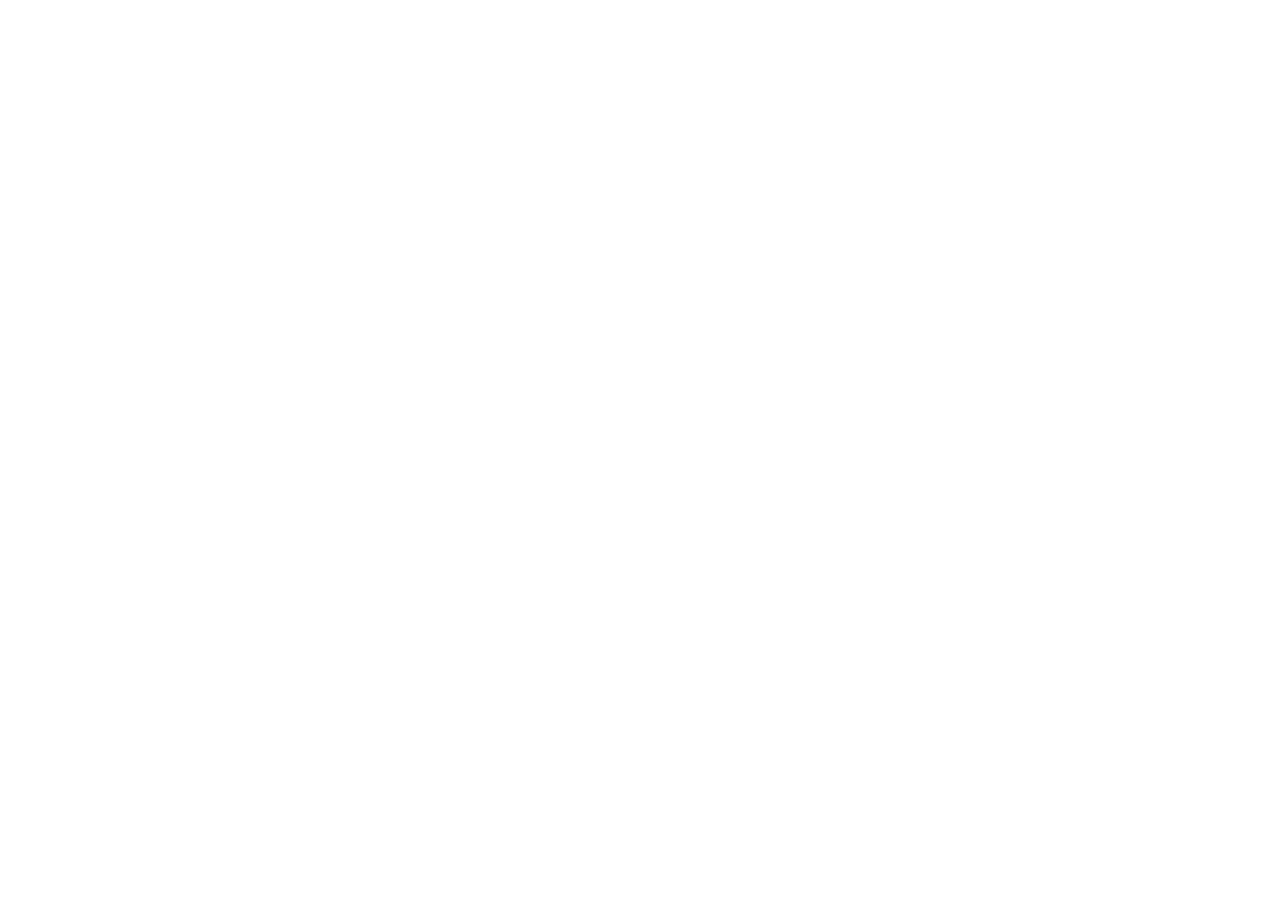
==== index.html @ 981bfe37 "inital commit" ====
<!DOCTYPE html>
<html lang="en">
  <head>
    <meta charset="UTF-8" />
    <meta name="viewport" content="width=device-width, initial-scale=1.0" />
    <link rel="stylesheet" href="style.css" />
    <title>Document</title>
  </head>
  <body>
    <script src="app.js"></script>
  </body>
</html>
---- style.css ----
* {
  margin: 0;
  padding: 0;
  box-sizing: border-box;
}
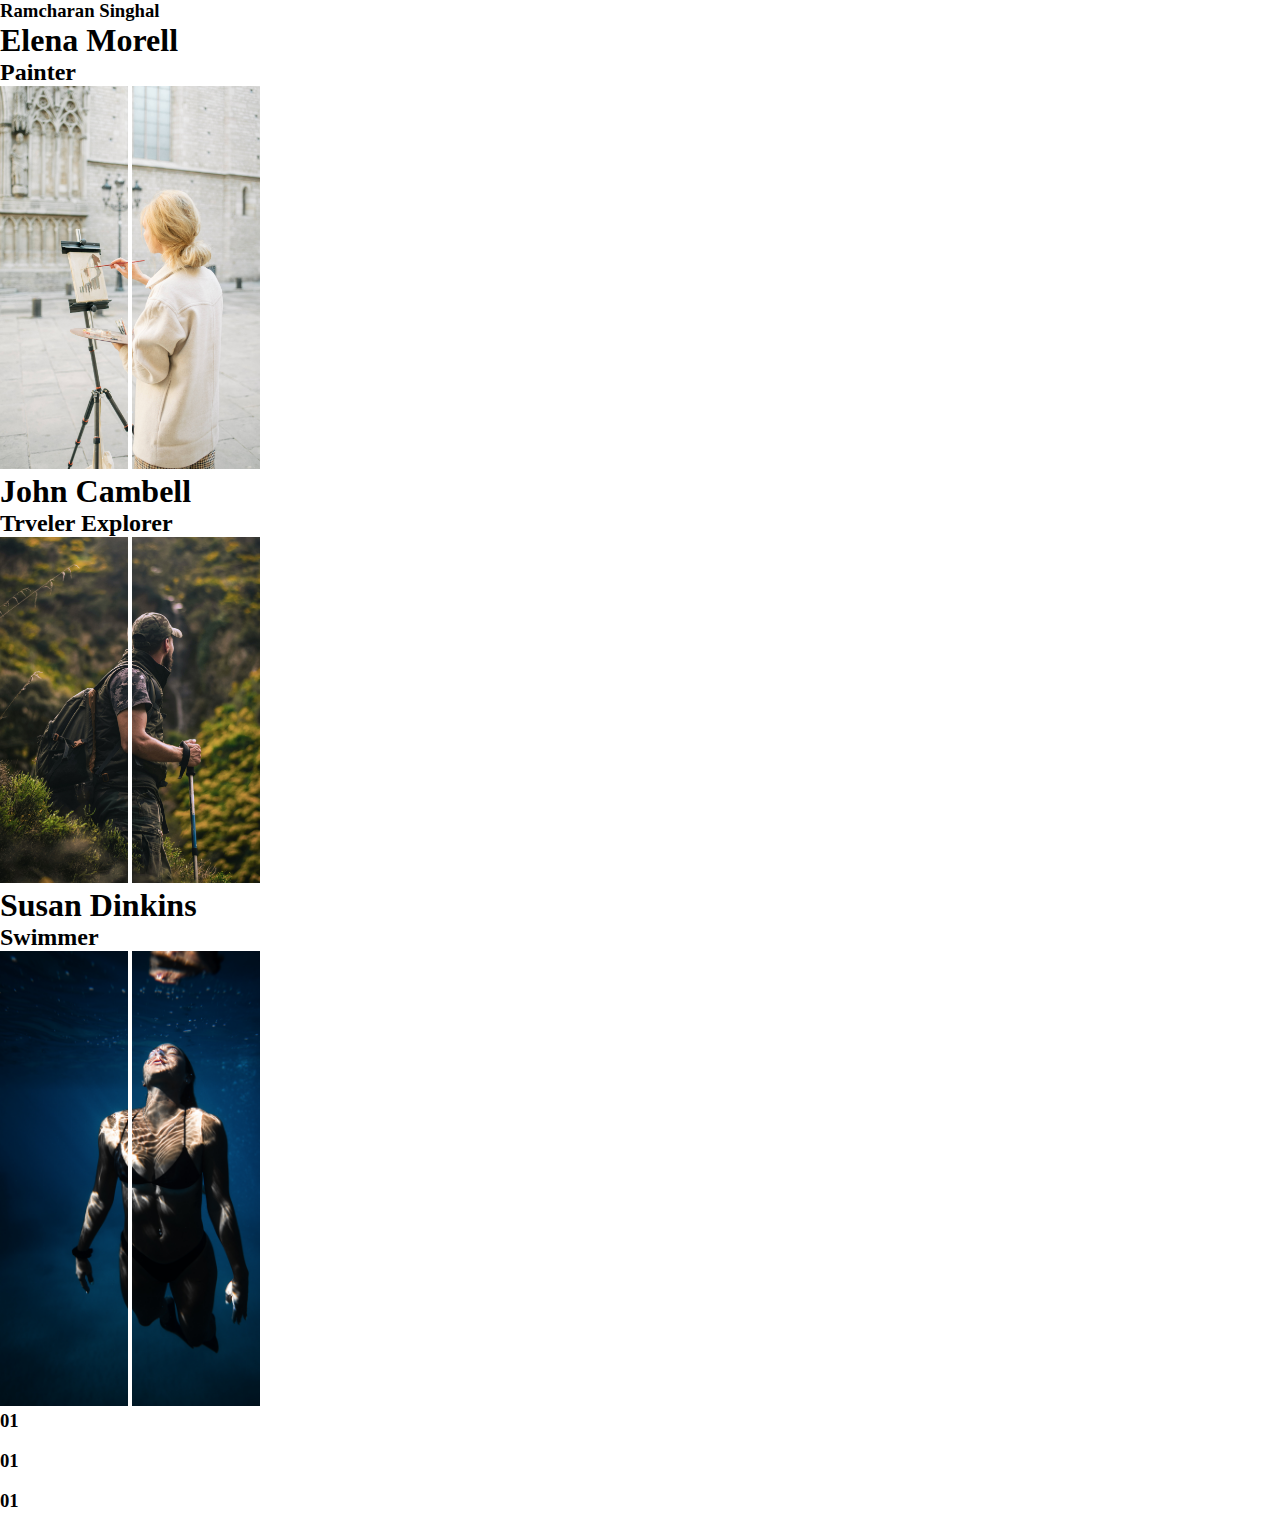
==== commit 68330c6e: "basic homepage is created in index.html, any styles are yet to be added." ====
--- a/index.html
+++ b/index.html
@@ -4,9 +4,93 @@
     <meta charset="UTF-8" />
     <meta name="viewport" content="width=device-width, initial-scale=1.0" />
     <link rel="stylesheet" href="style.css" />
-    <title>Document</title>
+    <title>Ramcharan Singhal</title>
   </head>
   <body>
+    <div class="portfolio">
+      <header>
+        <nav>
+          <h3 class="logo">Ramcharan Singhal</h3>
+        </nav>
+      </header>
+      <main>
+        <section class="page painter">
+          <div class="details">
+            <h1>Elena Morell</h1>
+            <h2>Painter</h2>
+          </div>
+          <div class="hero">
+            <img src="/img/painter-left.jpg" alt="model" class="model-left" />
+            <img src="/img/painter-right.jpg" alt="model" class="model-right" />
+          </div>
+        </section>
+        <section class="page traveler">
+          <div class="details">
+            <h1>John Cambell</h1>
+            <h2>Trveler Explorer</h2>
+          </div>
+          <div class="hero">
+            <img src="/img/traveler-left.jpg" alt="model" class="model-left" />
+            <img
+              src="/img/traveler-right.jpg"
+              alt="model"
+              class="model-right"
+            />
+          </div>
+        </section>
+        <section class="page swimmer">
+          <div class="details">
+            <h1>Susan Dinkins</h1>
+            <h2>Swimmer</h2>
+          </div>
+          <div class="hero">
+            <img src="/img/swimmer-left.jpg" alt="model" class="model-left" />
+            <img src="/img/swimmer-right.jpg" alt="model" class="model-right" />
+          </div>
+        </section>
+        <div class="pages">
+          <div class="page-1">
+            <h3>01</h3>
+            <svg
+              class="slide active"
+              width="12"
+              height="12"
+              viewBox="0 0 12 12"
+              fill="none"
+              xmlns="http://www.w3.org/2000/svg"
+            >
+              <circle cx="6" cy="6" r="6" fill="white" />
+            </svg>
+          </div>
+          <div class="page-2">
+            <h3>01</h3>
+            <svg
+              class="slide"
+              width="12"
+              height="12"
+              viewBox="0 0 12 12"
+              fill="none"
+              xmlns="http://www.w3.org/2000/svg"
+            >
+              <circle cx="6" cy="6" r="6" fill="white" />
+            </svg>
+          </div>
+          <div class="page-3">
+            <h3>01</h3>
+            <svg
+              class="slide"
+              width="12"
+              height="12"
+              viewBox="0 0 12 12"
+              fill="none"
+              xmlns="http://www.w3.org/2000/svg"
+            >
+              <circle cx="6" cy="6" r="6" fill="white" />
+            </svg>
+          </div>
+        </div>
+      </main>
+    </div>
     <script src="app.js"></script>
   </body>
 </html>
--- a/style.css
+++ b/style.css
@@ -3,3 +3,6 @@
   padding: 0;
   box-sizing: border-box;
 }
+img {
+  max-width: 10vw;
+}
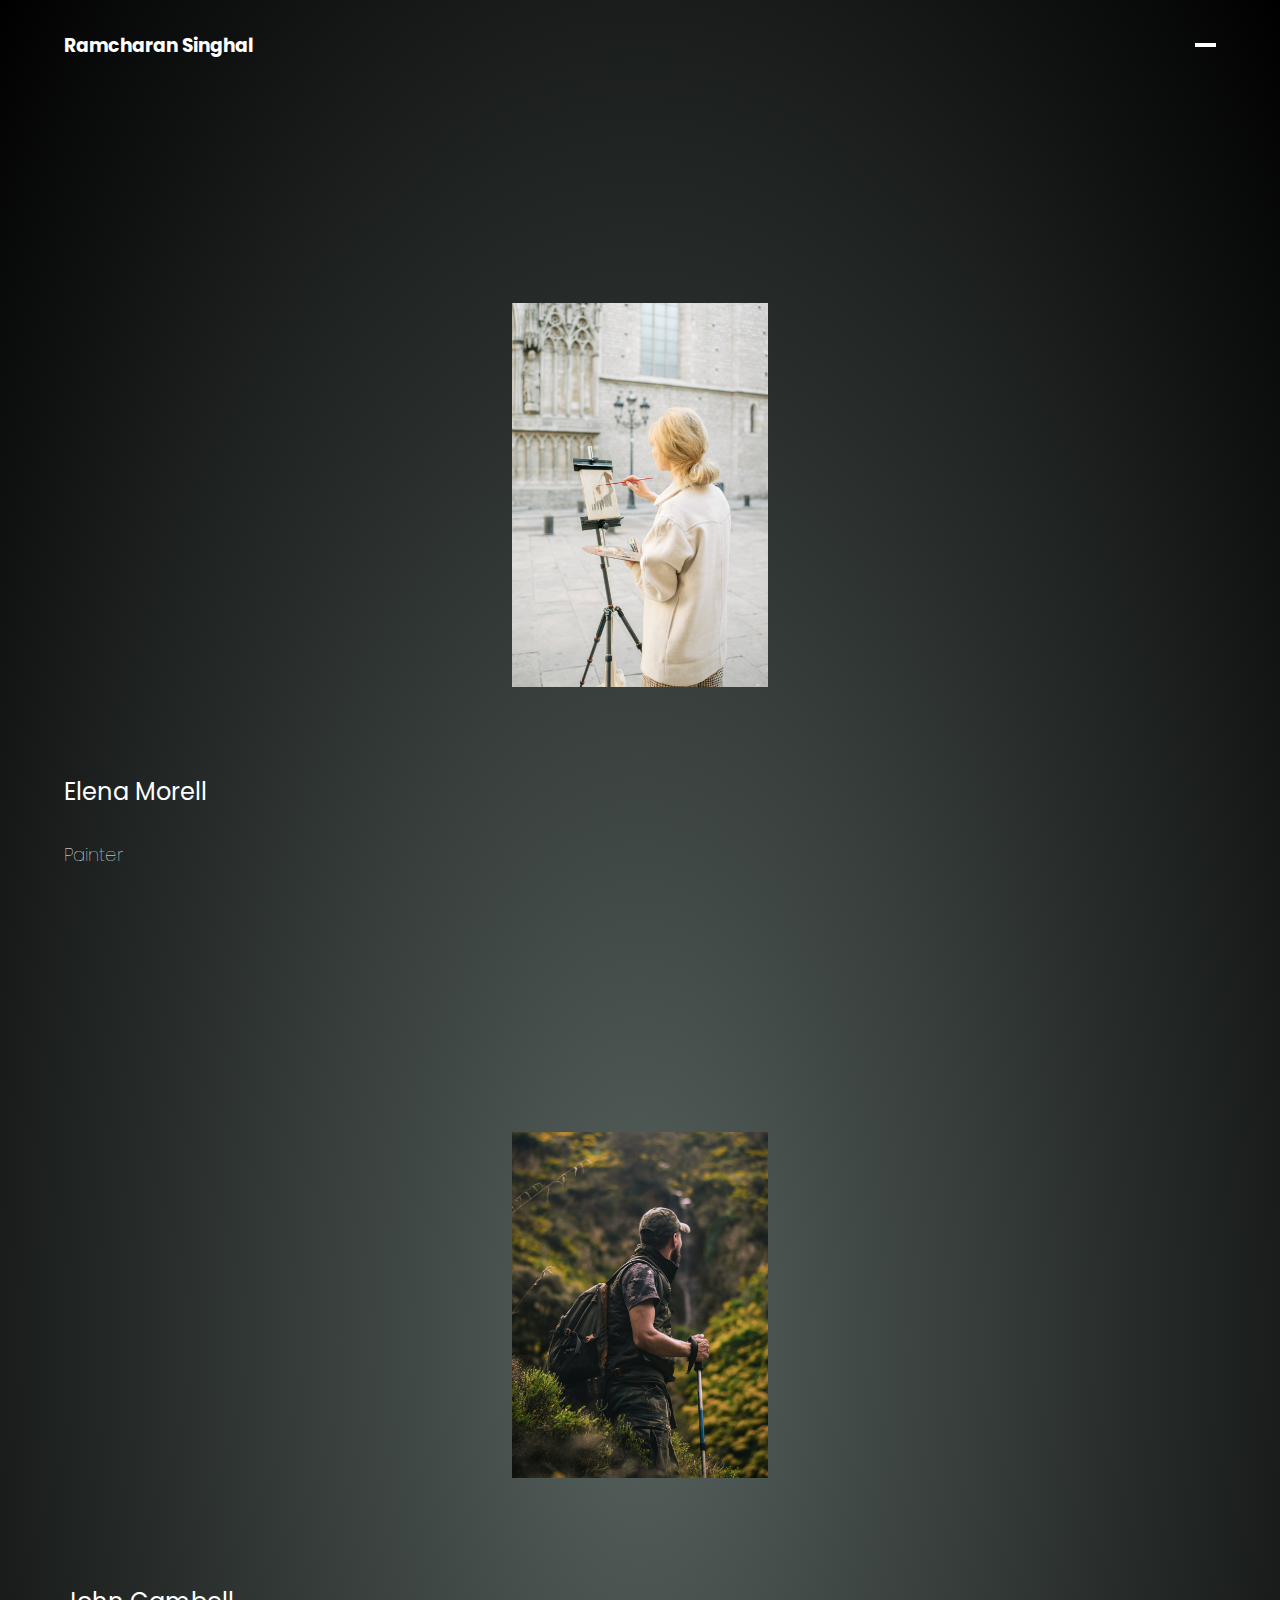
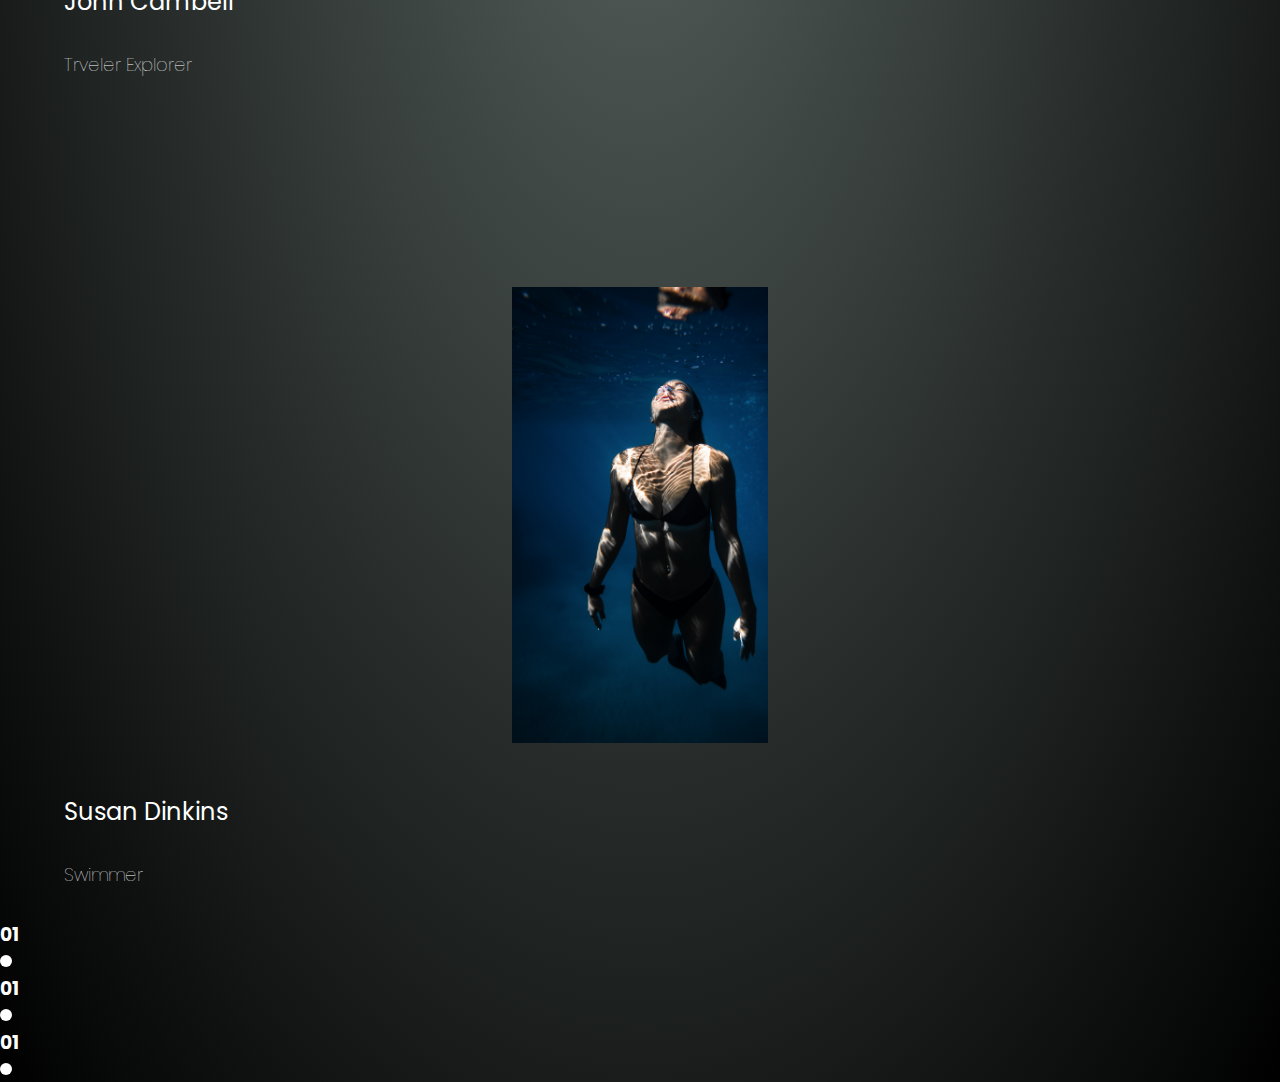
==== commit 60a5bbf9: "nav bar done, basic page layout with grid system established." ====
--- a/index.html
+++ b/index.html
@@ -4,6 +4,11 @@
     <meta charset="UTF-8" />
     <meta name="viewport" content="width=device-width, initial-scale=1.0" />
     <link rel="stylesheet" href="style.css" />
+    <link rel="preconnect" href="https://fonts.gstatic.com" />
+    <link
+      href="https://fonts.googleapis.com/css2?family=Poppins:wght@300;400&display=swap"
+      rel="stylesheet"
+    />
     <title>Ramcharan Singhal</title>
   </head>
   <body>
@@ -11,6 +16,9 @@
       <header>
         <nav>
           <h3 class="logo">Ramcharan Singhal</h3>
+          <div class="hamburger-menu">
+            <div class="line"></div>
+          </div>
         </nav>
       </header>
       <main>
--- a/style.css
+++ b/style.css
@@ -1,4 +1,6 @@
-* {
+*,
+*::before,
+*::after {
   margin: 0;
   padding: 0;
   box-sizing: border-box;
@@ -6,3 +8,50 @@
 img {
   max-width: 10vw;
 }
+body {
+  font-family: "Poppins", sans-serif;
+  font-weight: 300;
+}
+.portfolio {
+  background: radial-gradient(rgba(86, 97, 93, 1), rgba(0, 0, 0, 1));
+  color: white;
+}
+nav {
+  width: 90%;
+  margin: auto;
+  height: 10vh;
+  display: flex;
+  justify-content: space-between;
+  align-items: center;
+}
+.hamburger-menu .line {
+  height: 0.2rem;
+  width: 1.3rem;
+  background-color: white;
+}
+.page {
+  height: 90vh;
+  color: white;
+  display: grid;
+  grid-template-columns: 5% repeat(3, 1fr) 5%;
+}
+
+.page .details {
+  grid-column: 2/3;
+  align-self: flex-end;
+}
+.details h1 {
+  font-weight: normal;
+  margin: 2rem 0;
+  font-size: x-large;
+}
+.details h2 {
+  font-weight: lighter;
+  margin: 2rem 0;
+  font-size: large;
+}
+.hero {
+  justify-self: center;
+  align-self: center;
+  display: flex;
+}
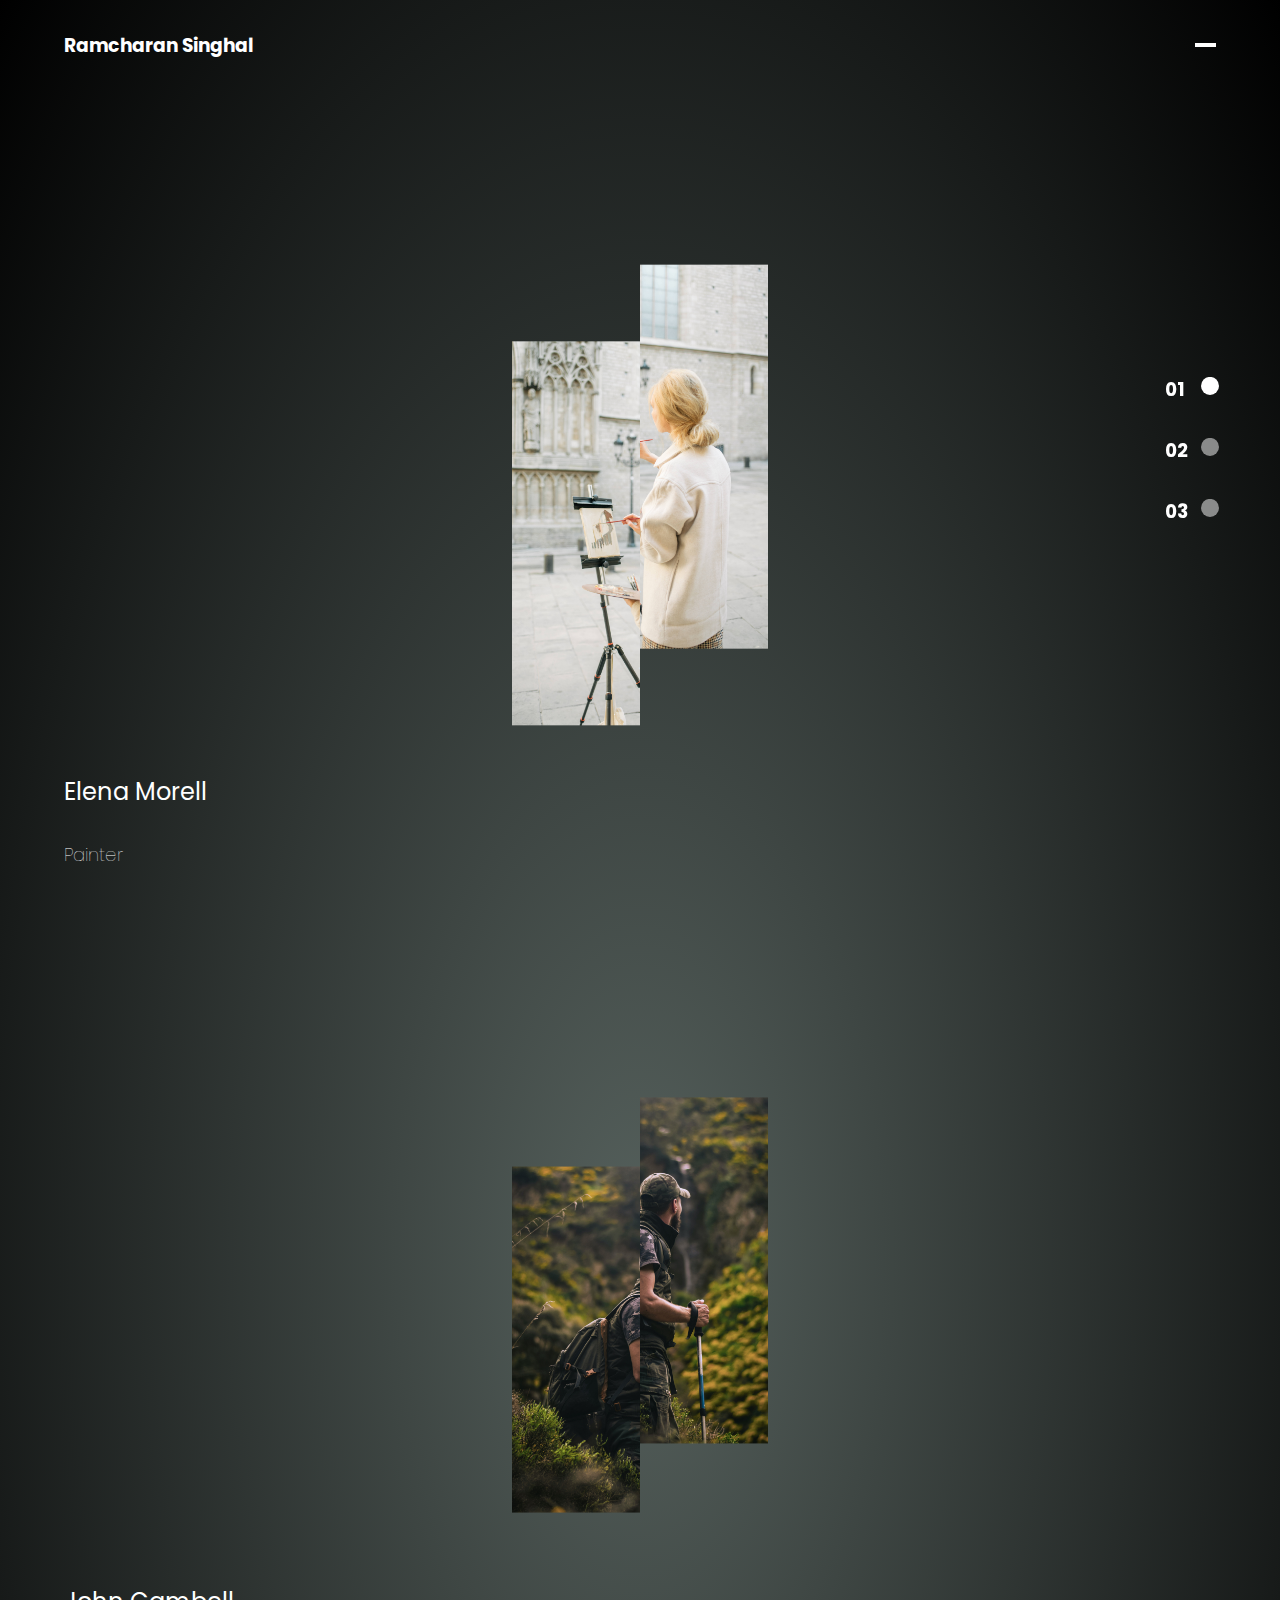
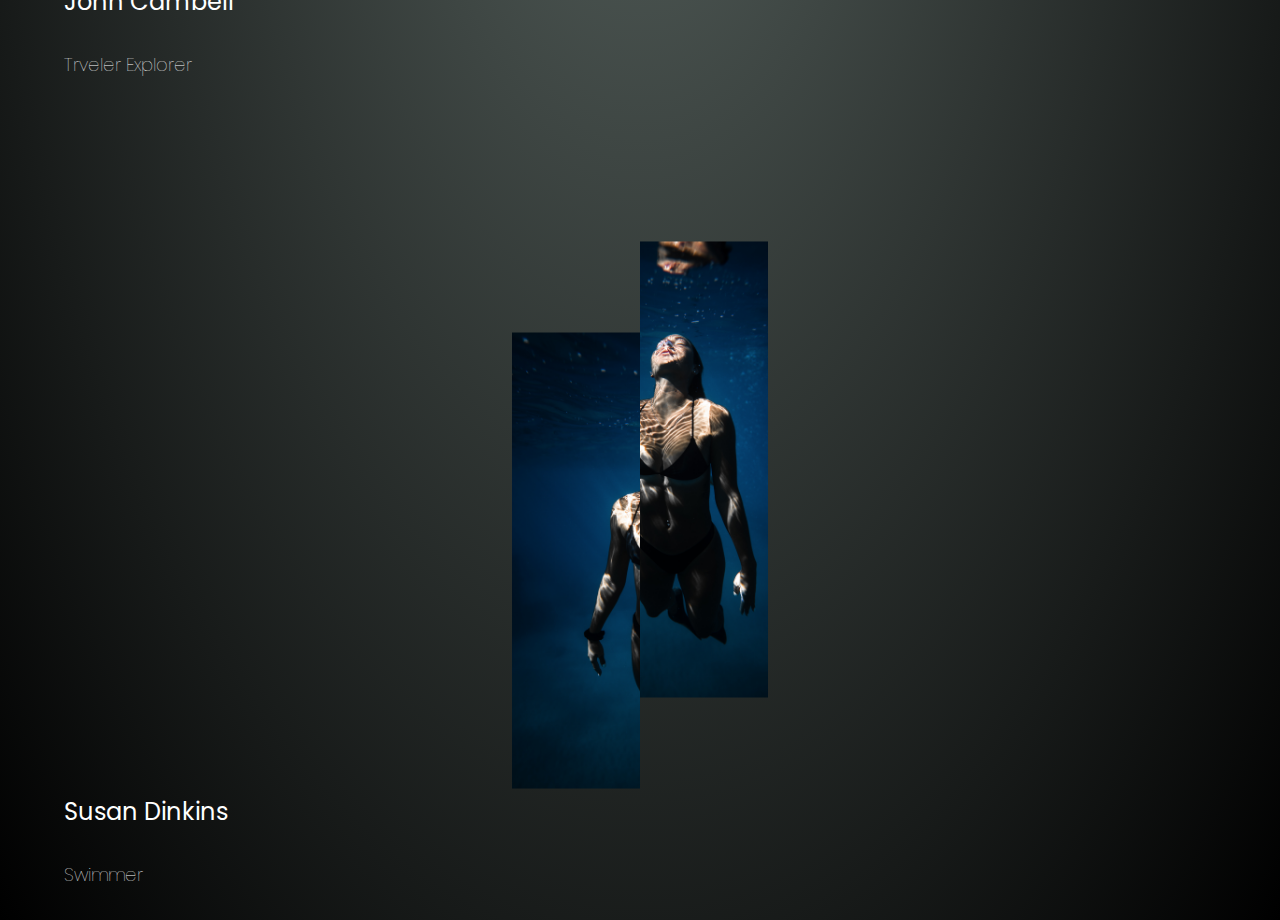
==== commit 31dcf950: "animation added to page navigation svgs" ====
--- a/index.html
+++ b/index.html
@@ -71,7 +71,7 @@
             </svg>
           </div>
           <div class="page-2">
-            <h3>01</h3>
+            <h3>02</h3>
             <svg
               class="slide"
               width="12"
@@ -84,7 +84,7 @@
             </svg>
           </div>
           <div class="page-3">
-            <h3>01</h3>
+            <h3>03</h3>
             <svg
               class="slide"
               width="12"
--- a/style.css
+++ b/style.css
@@ -54,4 +54,57 @@
   justify-self: center;
   align-self: center;
   display: flex;
+  cursor: pointer;
 }
+.hero img {
+  transition: transform 0.5s cubic-bezier(0.075, 0.82, 0.165, 1);
+}
+.model-left {
+  transform: translateY(10%);
+}
+.model-right {
+  transform: translateY(-10%);
+}
+.hero:hover .model-right,
+.hero:hover .model-left {
+  transform: translateY(0%);
+}
+.pages {
+  position: fixed;
+  top: 50%;
+  right: 5%;
+  transform: translateY(-50%);
+}
+.page-1,
+.page-2,
+.page-3 {
+  display: flex;
+  align-items: center;
+  justify-content: space-between;
+}
+.page-1 h3,
+.page-2 h3,
+.page-3 h3 {
+  padding: 1rem;
+}
+.page-1 svg,
+.page-2 svg,
+.page-3 svg {
+  cursor: pointer;
+  opacity: 0.5;
+  transform: scale(1.5) translateY(-20%);
+}
+.pages svg:hover {
+  animation: dot 0.5s ease-in-out infinite alternate;
+}
+.pages svg.active {
+  opacity: 1;
+}
+@keyframes dot {
+  0% {
+    transform: scale(1.5) translateY(-20%);
+  }
+  100% {
+    transform: scale(3) translateY(-10%);
+  }
+}
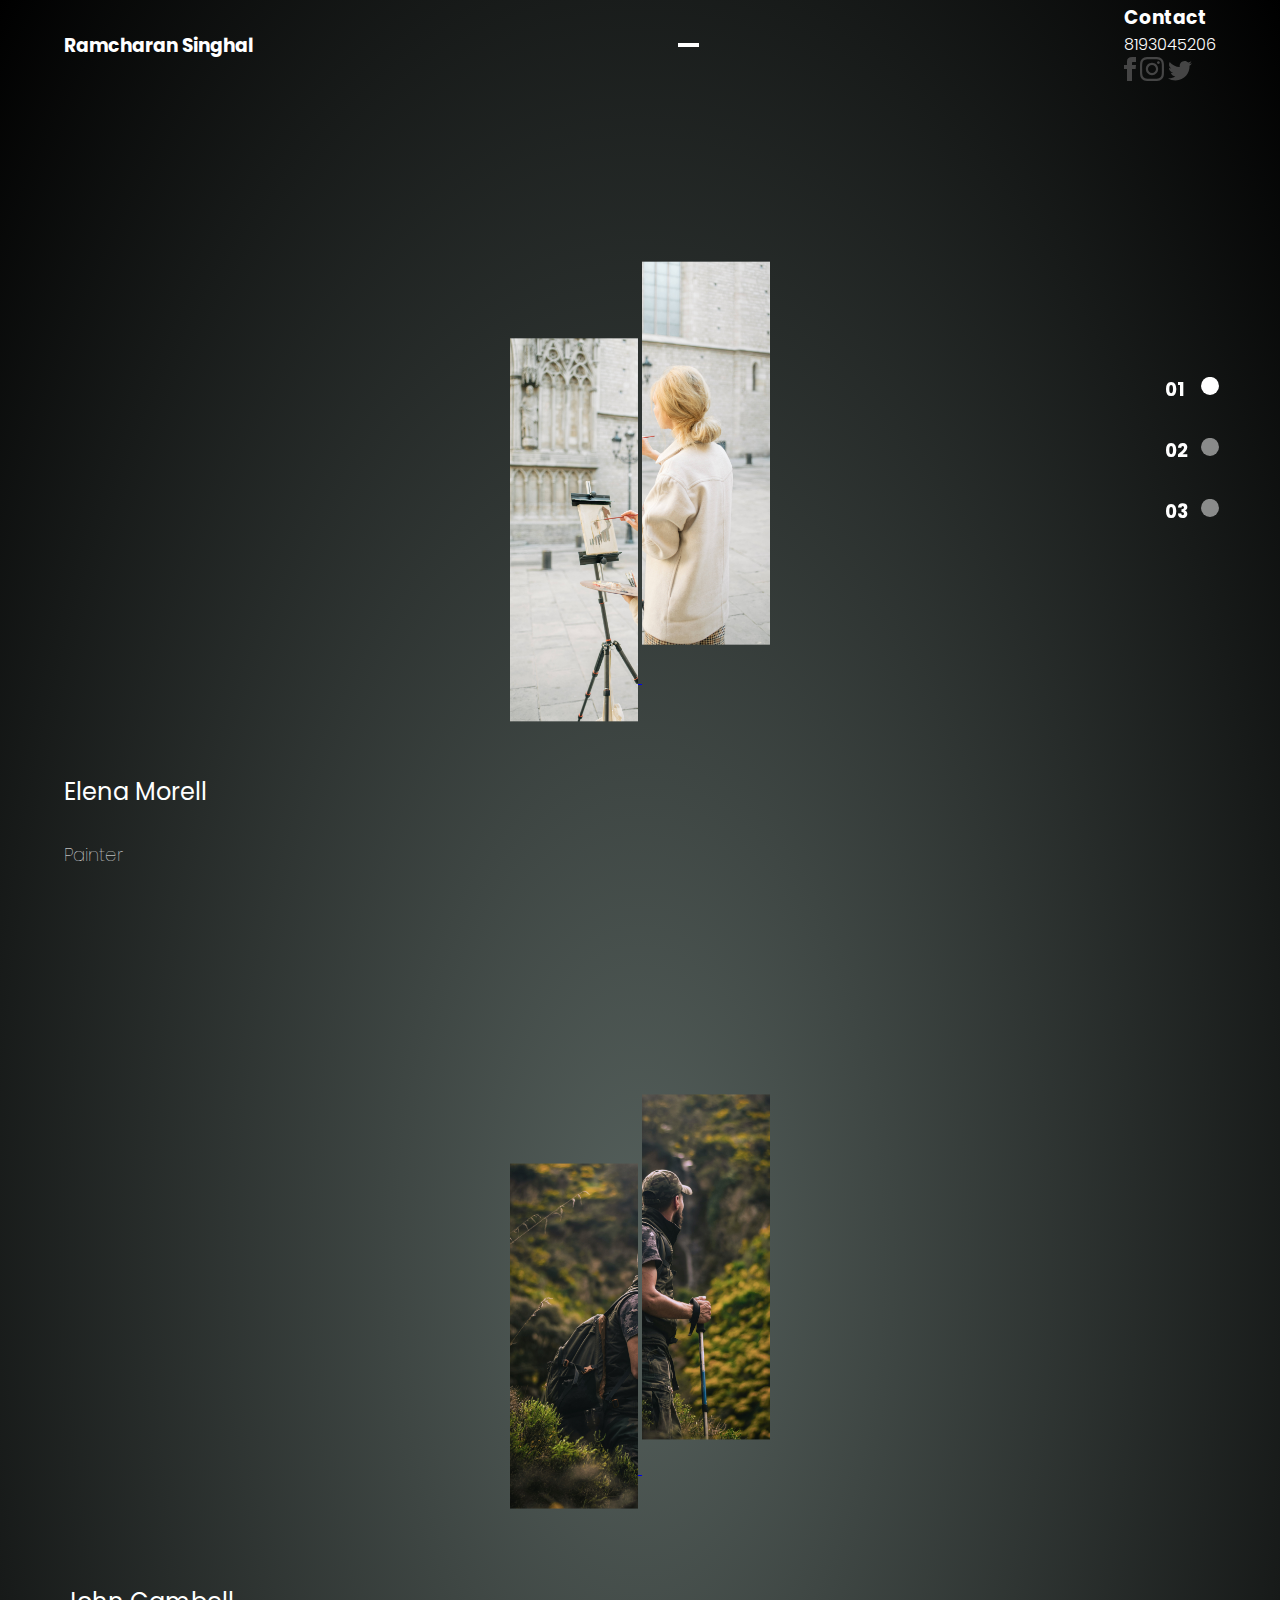
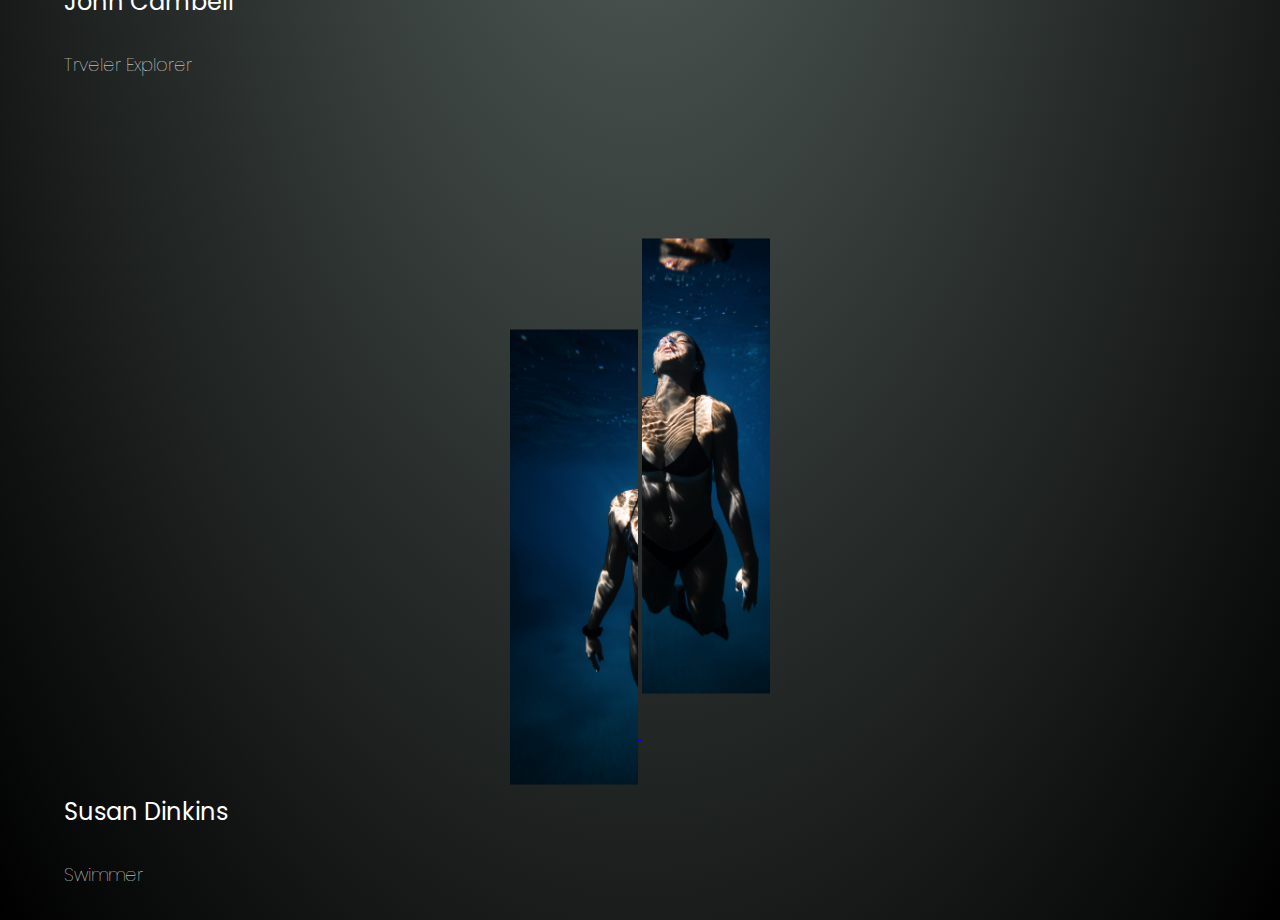
==== commit a2b8771a: "added, hamburger menu content and links on hero images to individual pages" ====
--- a/index.html
+++ b/index.html
@@ -19,6 +19,17 @@
           <div class="hamburger-menu">
             <div class="line"></div>
           </div>
+          <div class="open-menu">
+            <div class="contact">
+              <h3>Contact</h3>
+              <p>8193045206</p>
+            </div>
+            <div class="social">
+              <img src="./img/Facebook.svg" alt="facebook">
+              <img src="./img/Instagram.svg" alt="instagram">
+              <img src="./img/Twitter.svg" alt="twitter">
+            </div>
+          </div>
         </nav>
       </header>
       <main>
@@ -28,8 +39,10 @@
             <h2>Painter</h2>
           </div>
           <div class="hero">
+            <a href="./painter.html">
             <img src="/img/painter-left.jpg" alt="model" class="model-left" />
             <img src="/img/painter-right.jpg" alt="model" class="model-right" />
+            </a>
           </div>
         </section>
         <section class="page traveler">
@@ -38,12 +51,14 @@
             <h2>Trveler Explorer</h2>
           </div>
           <div class="hero">
+            <a href="#">
             <img src="/img/traveler-left.jpg" alt="model" class="model-left" />
             <img
               src="/img/traveler-right.jpg"
               alt="model"
               class="model-right"
             />
+            </a>
           </div>
         </section>
         <section class="page swimmer">
@@ -52,8 +67,10 @@
             <h2>Swimmer</h2>
           </div>
           <div class="hero">
+            <a href="#">
             <img src="/img/swimmer-left.jpg" alt="model" class="model-left" />
             <img src="/img/swimmer-right.jpg" alt="model" class="model-right" />
+            </a>
           </div>
         </section>
         <div class="pages">
--- a/style.css
+++ b/style.css
@@ -5,7 +5,7 @@
   padding: 0;
   box-sizing: border-box;
 }
-img {
+.hero img {
   max-width: 10vw;
 }
 body {
@@ -16,6 +16,7 @@
   background: radial-gradient(rgba(86, 97, 93, 1), rgba(0, 0, 0, 1));
   color: white;
 }
+/*navigation section*/
 nav {
   width: 90%;
   margin: auto;
@@ -28,46 +29,6 @@
   height: 0.2rem;
   width: 1.3rem;
   background-color: white;
-}
-.page {
-  height: 90vh;
-  color: white;
-  display: grid;
-  grid-template-columns: 5% repeat(3, 1fr) 5%;
-}
-
-.page .details {
-  grid-column: 2/3;
-  align-self: flex-end;
-}
-.details h1 {
-  font-weight: normal;
-  margin: 2rem 0;
-  font-size: x-large;
-}
-.details h2 {
-  font-weight: lighter;
-  margin: 2rem 0;
-  font-size: large;
-}
-.hero {
-  justify-self: center;
-  align-self: center;
-  display: flex;
-  cursor: pointer;
-}
-.hero img {
-  transition: transform 0.5s cubic-bezier(0.075, 0.82, 0.165, 1);
-}
-.model-left {
-  transform: translateY(10%);
-}
-.model-right {
-  transform: translateY(-10%);
-}
-.hero:hover .model-right,
-.hero:hover .model-left {
-  transform: translateY(0%);
 }
 .pages {
   position: fixed;
@@ -108,3 +69,137 @@
     transform: scale(3) translateY(-10%);
   }
 }
+/*Main webpage*/
+.page {
+  height: 90vh;
+  color: white;
+  display: grid;
+  grid-template-columns: 5% repeat(3, 1fr) 5%;
+}
+
+.page .details {
+  grid-column: 2/3;
+  align-self: flex-end;
+}
+.details h1 {
+  font-weight: normal;
+  margin: 2rem 0;
+  font-size: x-large;
+}
+.details h2 {
+  font-weight: lighter;
+  margin: 2rem 0;
+  font-size: large;
+}
+.hero {
+  justify-self: center;
+  align-self: center;
+  display: flex;
+  cursor: pointer;
+}
+.hero img {
+  transition: transform 0.5s cubic-bezier(0.075, 0.82, 0.165, 1);
+}
+.model-left {
+  transform: translateY(10%);
+}
+.model-right {
+  transform: translateY(-10%);
+}
+.hero:hover .model-right,
+.hero:hover .model-left {
+  transform: translateY(0%);
+}
+
+/*Individual pages*/
+.banner {
+  position: relative;
+  width: 100%;
+  height: 50vh;
+}
+.banner img {
+  width: 100%;
+  height: 100%;
+  object-fit: cover;
+  object-position: center;
+}
+
+.author {
+  position: absolute;
+  top: 70%;
+  left: 50%;
+  transform: translate(-50%, -70%);
+  color: green;
+  text-shadow: 2px 2px 2px black;
+  text-align: center;
+}
+.story,
+.work {
+  display: flex;
+  justify-content: space-between;
+  width: 90%;
+  margin: auto;
+  padding: 80px 0px;
+}
+.story-description,
+.work-description {
+  width: 50%;
+}
+.story-description h3,
+.work-description h3 {
+  font-size: 36px;
+  padding: 0 0 30px 0;
+}
+.story-description p,
+.work-description p {
+  padding: 20px 0;
+  font-size: 15px;
+  font-weight: lighter;
+}
+.profile {
+  width: 50%;
+  display: flex;
+  justify-content: flex-end;
+  align-items: center;
+}
+.profile img {
+  width: auto;
+  max-height: 400px;
+}
+.work-gallery {
+  align-self: flex-end;
+  display: grid;
+  grid-template-columns: 150px 150px 150px;
+  height: 300px;
+}
+.work-gallery img {
+  width: 100%;
+}
+
+/*MEdia Queries*/
+@media (max-width: 768px) {
+  .page {
+    grid-template-columns: 5% 1fr 5%;
+    grid-template-rows: 2fr 1fr;
+  }
+  .hero {
+    grid-row: 1/2;
+    grid-column: 2/3;
+  }
+  .hero img {
+    max-width: 15vw;
+    height: auto;
+  }
+}
+@media (max-width: 450px) {
+  .page {
+    height: 85vh;
+    grid-template-rows: 3fr 1fr;
+  }
+  .pages {
+    display: none;
+  }
+  .hero img {
+    max-width: 30vw;
+  }
+}
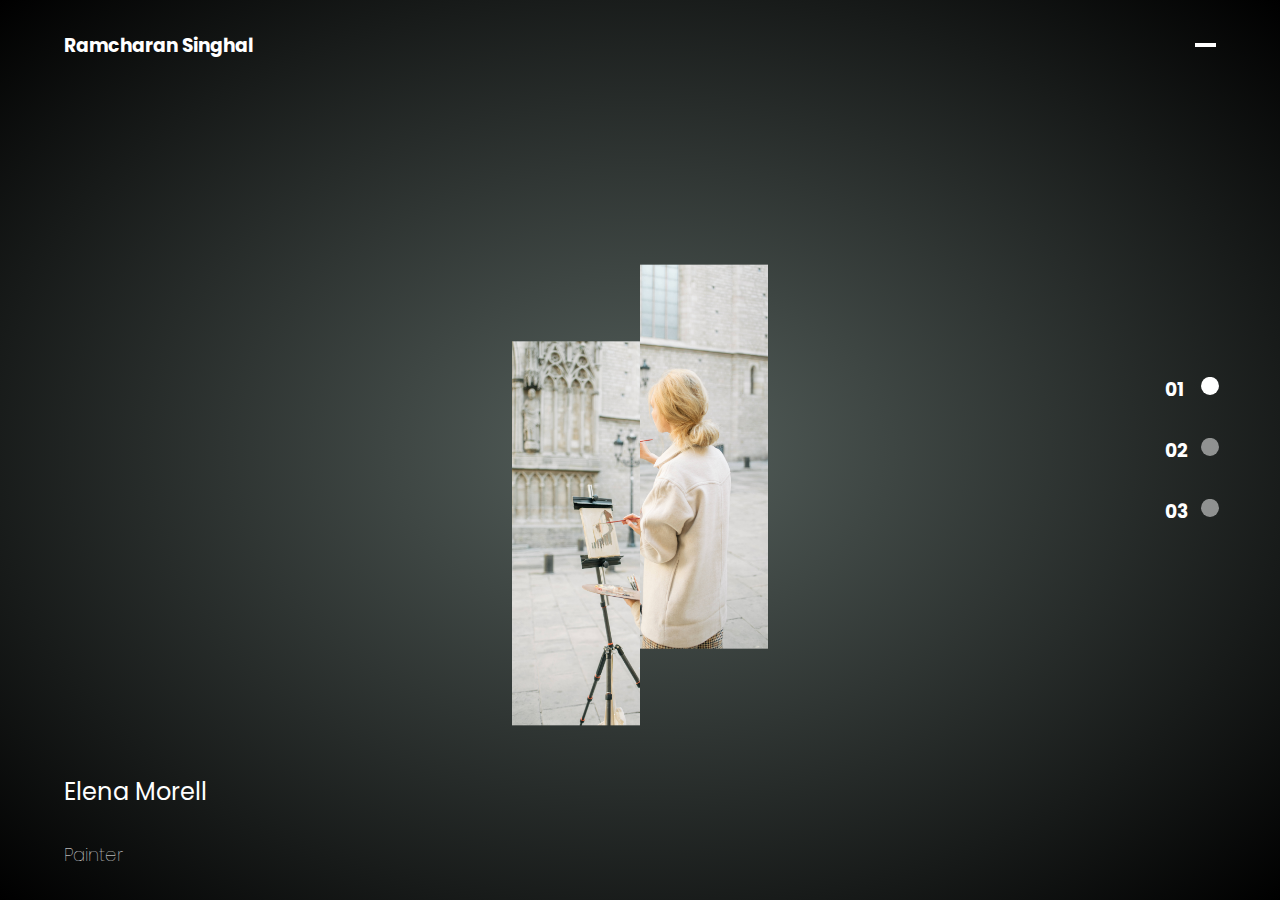
==== commit 02732b45: "menu content styled" ====
--- a/index.html
+++ b/index.html
@@ -19,15 +19,24 @@
           <div class="hamburger-menu">
             <div class="line"></div>
           </div>
-          <div class="open-menu">
+          <div class="nav-open">
             <div class="contact">
               <h3>Contact</h3>
               <p>8193045206</p>
             </div>
             <div class="social">
-              <img src="./img/Facebook.svg" alt="facebook">
-              <img src="./img/Instagram.svg" alt="instagram">
-              <img src="./img/Twitter.svg" alt="twitter">
+              <h3>Social</h3>
+              <div class="social-links">
+                <svg width="12" height="24" viewBox="0 0 12 24" fill="none" xmlns="http://www.w3.org/2000/svg">
+                <path d="M3 8H0V12H3V24H8V12H11.642L12 8H8V6.333C8 5.378 8.192 5 9.115 5H12V0H8.192C4.596 0 3 1.583 3 4.615V8Z" fill="#454545"/>
+                </svg>
+              <svg width="24" height="24" viewBox="0 0 24 24" fill="none" xmlns="http://www.w3.org/2000/svg">
+                <path d="M12 2.163C15.204 2.163 15.584 2.175 16.85 2.233C20.102 2.381 21.621 3.924 21.769 7.152C21.827 8.417 21.838 8.797 21.838 12.001C21.838 15.206 21.826 15.585 21.769 16.85C21.62 20.075 20.105 21.621 16.85 21.769C15.584 21.827 15.206 21.839 12 21.839C8.796 21.839 8.416 21.827 7.151 21.769C3.891 21.62 2.38 20.07 2.232 16.849C2.174 15.584 2.162 15.205 2.162 12C2.162 8.796 2.175 8.417 2.232 7.151C2.381 3.924 3.896 2.38 7.151 2.232C8.417 2.175 8.796 2.163 12 2.163ZM12 0C8.741 0 8.333 0.014 7.053 0.072C2.695 0.272 0.273 2.69 0.073 7.052C0.014 8.333 0 8.741 0 12C0 15.259 0.014 15.668 0.072 16.948C0.272 21.306 2.69 23.728 7.052 23.928C8.333 23.986 8.741 24 12 24C15.259 24 15.668 23.986 16.948 23.928C21.302 23.728 23.73 21.31 23.927 16.948C23.986 15.668 24 15.259 24 12C24 8.741 23.986 8.333 23.928 7.053C23.732 2.699 21.311 0.273 16.949 0.073C15.668 0.014 15.259 0 12 0V0ZM12 5.838C8.597 5.838 5.838 8.597 5.838 12C5.838 15.403 8.597 18.163 12 18.163C15.403 18.163 18.162 15.404 18.162 12C18.162 8.597 15.403 5.838 12 5.838ZM12 16C9.791 16 8 14.21 8 12C8 9.791 9.791 8 12 8C14.209 8 16 9.791 16 12C16 14.21 14.209 16 12 16ZM18.406 4.155C17.61 4.155 16.965 4.8 16.965 5.595C16.965 6.39 17.61 7.035 18.406 7.035C19.201 7.035 19.845 6.39 19.845 5.595C19.845 4.8 19.201 4.155 18.406 4.155Z" fill="#454545"/>
+              </svg>
+              <svg width="24" height="20" viewBox="0 0 24 20" fill="none" xmlns="http://www.w3.org/2000/svg">
+                <path d="M24 2.309C23.117 2.701 22.168 2.965 21.172 3.084C22.189 2.475 22.97 1.51 23.337 0.36C22.386 0.924 21.332 1.334 20.21 1.555C19.313 0.598 18.032 0 16.616 0C13.437 0 11.101 2.966 11.819 6.045C7.728 5.84 4.1 3.88 1.671 0.901C0.381 3.114 1.002 6.009 3.194 7.475C2.388 7.449 1.628 7.228 0.965 6.859C0.911 9.14 2.546 11.274 4.914 11.749C4.221 11.937 3.462 11.981 2.69 11.833C3.316 13.789 5.134 15.212 7.29 15.252C5.22 16.875 2.612 17.6 0 17.292C2.179 18.689 4.768 19.504 7.548 19.504C16.69 19.504 21.855 11.783 21.543 4.858C22.505 4.163 23.34 3.296 24 2.309Z" fill="#454545"/>
+              </svg>
+            </div>    
             </div>
           </div>
         </nav>
--- a/style.css
+++ b/style.css
@@ -25,13 +25,46 @@
   justify-content: space-between;
   align-items: center;
 }
+.logo,
+.hamburger-menu {
+  z-index: 2;
+}
+.hamburger-menu {
+  cursor: pointer;
+}
+.nav-open {
+  display: grid;
+  grid-template-columns: 5% 1fr 1fr 5%;
+  justify-items: center;
+  align-items: center;
+  text-align: center;
+  position: absolute;
+  top: 0%;
+  left: 0%;
+  width: 100%;
+  height: 50vh;
+  background-color: honeydew;
+  color: black;
+  z-index: 1;
+  transform: translateY(-100%);
+}
+.contact {
+  grid-column: 2/3;
+}
+.nav-open h3 {
+  font-size: 28px;
+  padding-bottom: 40px;
+}
+.social-links svg {
+  margin: 0px 10px;
+}
 .hamburger-menu .line {
   height: 0.2rem;
   width: 1.3rem;
   background-color: white;
 }
 .pages {
-  position: fixed;
+  position: absolute;
   top: 50%;
   right: 5%;
   transform: translateY(-50%);
@@ -76,7 +109,15 @@
   display: grid;
   grid-template-columns: 5% repeat(3, 1fr) 5%;
 }
-
+.traveler,
+.swimmer {
+  position: absolute;
+  left: 0%;
+  bottom: 0%;
+  width: 100%;
+  opacity: 0;
+  pointer-events: none;
+}
 .page .details {
   grid-column: 2/3;
   align-self: flex-end;
@@ -96,6 +137,9 @@
   align-self: center;
   display: flex;
   cursor: pointer;
+}
+.hero a {
+  display: flex;
 }
 .hero img {
   transition: transform 0.5s cubic-bezier(0.075, 0.82, 0.165, 1);
